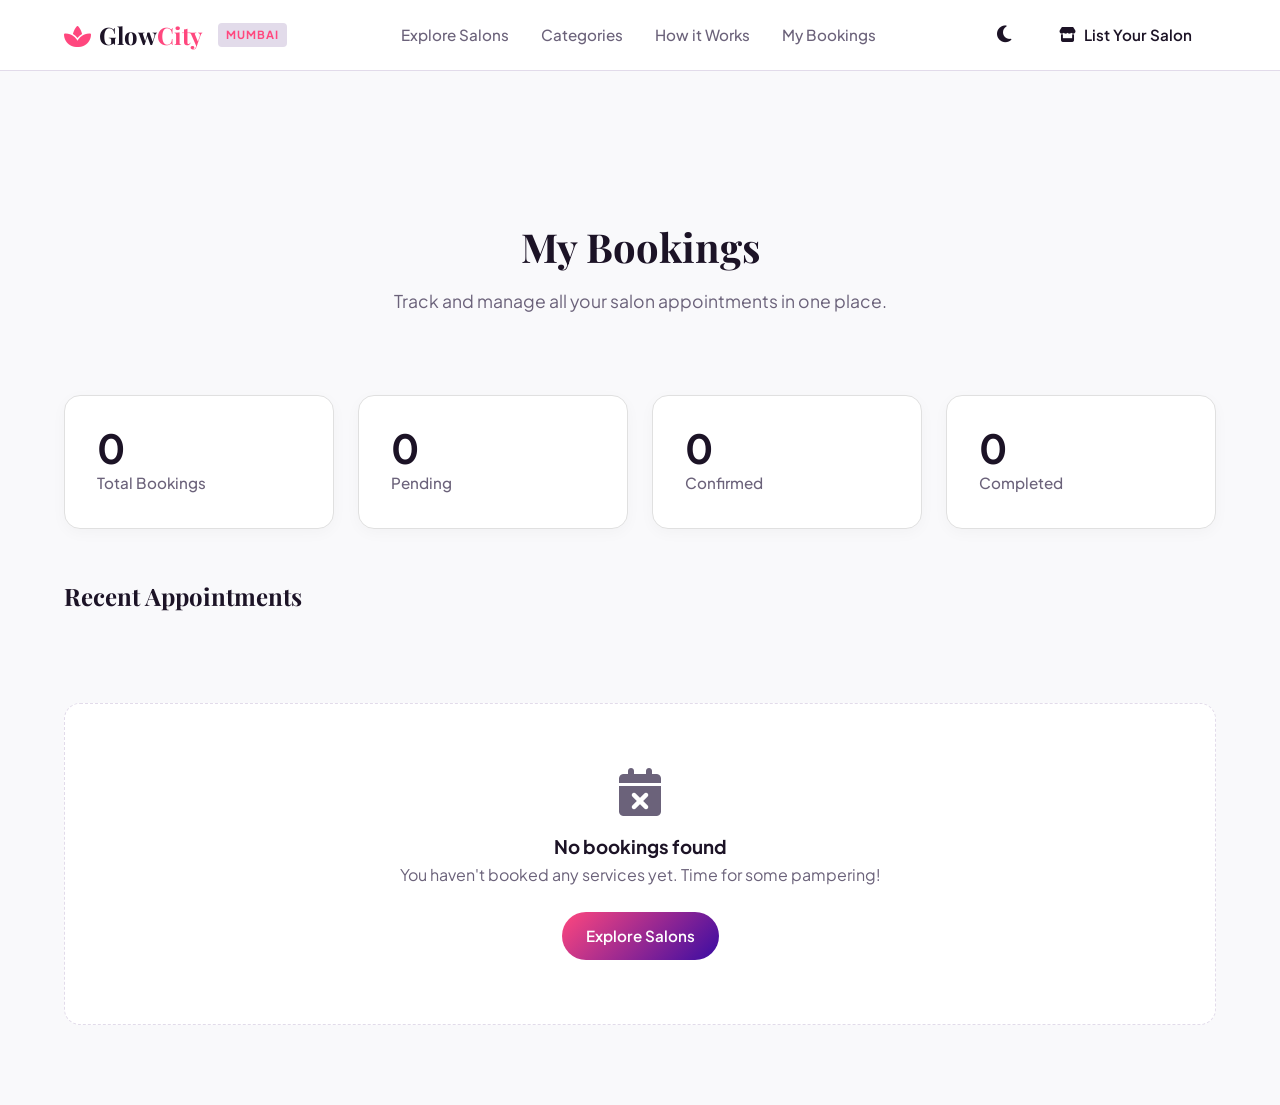
==== bookings.html @ b407e211 "Finalizing dark mode and layout fixes" ====
<!DOCTYPE html>
<html lang="en">
<head>
<meta charset="UTF-8">
<meta name="viewport" content="width=device-width, initial-scale=1.0">
<title>My Bookings — GlowCity Mumbai</title>
<link rel="preconnect" href="https://fonts.googleapis.com">
<link href="https://fonts.googleapis.com/css2?family=Plus+Jakarta+Sans:wght@400;500;600;700;800&family=Playfair+Display:wght@600;700&display=swap" rel="stylesheet">
<link rel="stylesheet" href="https://cdn.jsdelivr.net/npm/@fortawesome/fontawesome-free@6.5.1/css/all.min.css">
<link rel="stylesheet" href="css/style.css">

<style>
  /* Page Header */
  .dashboard-header { text-align: center; padding: 4rem 1rem 2rem; }
  .dashboard-header h1 { font-family: 'Playfair Display', serif; font-size: 2.5rem; margin-bottom: 0.5rem; color: var(--ink); }
  .dashboard-header p { color: var(--muted); font-size: 1.1rem; margin-bottom: 3rem; }

  /* Horizontal Grid for Stats */
  .stats-container { display: grid; grid-template-columns: repeat(auto-fit, minmax(200px, 1fr)); gap: 1.5rem; margin-bottom: 3rem; }
  .stat-box { background: var(--surface); padding: 2rem; border-radius: var(--radius); border: 1px solid var(--line); box-shadow: 0 4px 15px rgba(0,0,0,0.03); }
  .stat-box h2 { font-size: 2.5rem; color: var(--ink); margin-bottom: 0.2rem; line-height: 1; }
  .stat-box p { color: var(--muted); font-size: 0.95rem; font-weight: 500; margin: 0; }

  /* Wide Cards for Bookings */
  .booking-list { display: flex; flex-direction: column; gap: 1.5rem; margin-bottom: 4rem; }
  .booking-item { background: var(--surface); border: 1px solid var(--line); border-radius: var(--radius); padding: 1.5rem; display: flex; align-items: center; gap: 1.5rem; box-shadow: 0 4px 15px rgba(0,0,0,0.03); }
  .booking-icon { width: 60px; height: 60px; background: rgba(255, 71, 126, 0.1); color: var(--rose); border-radius: 12px; display: grid; place-items: center; font-size: 1.5rem; flex-shrink: 0; }
  .booking-info { flex: 1; }
  .booking-info h3 { font-size: 1.2rem; margin-bottom: 0.5rem; color: var(--ink); }
  .booking-meta { display: flex; flex-wrap: wrap; gap: 1.5rem; color: var(--muted); font-size: 0.85rem; }
  .booking-meta span { display: flex; align-items: center; gap: 0.4rem; }
  .badge-status { background: rgba(255, 71, 126, 0.1); color: var(--rose); padding: 0.5rem 1rem; border-radius: 999px; font-weight: 700; font-size: 0.85rem; text-transform: uppercase; }

  /* Empty State */
  .empty-state { text-align: center; padding: 4rem 1rem; background: var(--surface); border-radius: var(--radius); border: 1px dashed var(--line); }
  .empty-state i { font-size: 3rem; color: var(--muted); margin-bottom: 1rem; }

  /* In-Page Modal Styles */
  .custom-modal { position: fixed; inset: 0; background: rgba(0,0,0,0.7); display: flex; align-items: center; justify-content: center; z-index: 9999; opacity: 1; transition: 0.2s; backdrop-filter: blur(4px); }
  .modal-card { background: var(--surface); padding: 2.5rem; border-radius: var(--radius); text-align: center; max-width: 400px; width: 90%; border: 1px solid var(--line); box-shadow: 0 10px 40px rgba(0,0,0,0.2); }
  .modal-icon { width: 60px; height: 60px; border-radius: 50%; display: grid; place-items: center; font-size: 1.8rem; margin: 0 auto 1.5rem; color: var(--rose); background: rgba(255, 71, 126, 0.1); }
  .modal-card h3 { font-family: 'Playfair Display', serif; font-size: 1.5rem; margin-bottom: 0.5rem; color: var(--ink); }
  .modal-card p { color: var(--muted); font-size: 0.95rem; margin-bottom: 2rem; }
  .modal-actions { display: flex; gap: 1rem; justify-content: center; }
  .modal-actions button { flex: 1; padding: 0.8rem; border-radius: 999px; font-weight: 600; cursor: pointer; transition: 0.2s; }
  .btn-danger { background: var(--rose); color: white; border: none; }
  .btn-danger:hover { background: #d81b60; }

  /* ==============================================
     BULLETPROOF DARK MODE
     ============================================== */
  body.dark-mode .dashboard-header h1, 
  body.dark-mode .empty-state h3 { color: #ffffff !important; }
  body.dark-mode .stat-box,
  body.dark-mode .booking-item,
  body.dark-mode .empty-state,
  body.dark-mode .modal-card { background-color: #1e1e1e !important; border-color: #333333 !important; }
  body.dark-mode .stat-box h2,
  body.dark-mode .booking-info h3,
  body.dark-mode .list-header h2,
  body.dark-mode .modal-card h3 { color: #ffffff !important; }
  body.dark-mode .stat-box p,
  body.dark-mode .booking-meta,
  body.dark-mode .modal-card p { color: #a0a0a0 !important; }
  body.dark-mode .btn-outline { color: #ffffff; border-color: #555; }
</style>
<script>
  // 1. Instantly add the dark class to the <html> tag before the body exists
  if (localStorage.getItem('glowcity_theme') === 'dark') {
    document.documentElement.classList.add('dark-mode');
  }
</script>
<style>
  /* 2. Force the background instantly and completely disable the fade animation on initial load */
  html.dark-mode, html.dark-mode body {
    background-color: #121212 !important;
    color: #f5f5f5 !important;
    transition: none !important; 
  }
</style>
</head>
<body>
<header class="site-header" id="top">
  <div class="container header-inner">
    <a href="index.html" class="brand">
      <span class="brand-icon"><i class="fas fa-spa"></i></span>
      <span class="brand-text">Glow<span>City</span></span>
      <span class="brand-city">Mumbai</span>
    </a>
    <nav class="main-nav">
      <a href="index.html#salons">Explore Salons</a>
      <a href="index.html#categories">Categories</a>
      <a href="index.html#how">How it Works</a>
      <a href="bookings.html">My Bookings</a>
    </nav>
    <div class="header-actions">
      <button id="darkModeToggle" class="btn btn-ghost" style="font-size: 1.2rem; padding: 0.5rem;"><i class="fas fa-moon"></i></button>
      <a href="list-salon.html" class="btn btn-ghost"><i class="fas fa-store"></i> List Your Salon</a>
    </div>
  </div>
</header>

<main class="section bg-light" style="min-height: 80vh;">
  <div class="container dashboard-container">
    
    <div class="dashboard-header">
      <h1>My Bookings</h1>
      <p>Track and manage all your salon appointments in one place.</p>
    </div>

    <div class="stats-container">
      <div class="stat-box"><h2 id="statTotal">0</h2><p>Total Bookings</p></div>
      <div class="stat-box"><h2 id="statPending">0</h2><p>Pending</p></div>
      <div class="stat-box"><h2 id="statConfirmed">0</h2><p>Confirmed</p></div>
      <div class="stat-box"><h2 id="statCompleted">0</h2><p>Completed</p></div>
    </div>

    <div class="list-header" style="display: flex; justify-content: space-between; align-items: center; margin-bottom: 1.5rem;">
      <h2 style="font-family: 'Playfair Display', serif; font-size: 1.5rem; color: var(--ink);">Recent Appointments</h2>
      <button id="clearHistoryBtn" onclick="requestClearHistory()" class="btn btn-outline" style="border-color: #ff477e; color: #ff477e; font-size: 0.85rem; padding: 0.4rem 1rem; display: none;">
        <i class="fas fa-trash-can"></i> Clear History
      </button>
    </div>

    <div class="booking-list" id="bookingsList"></div>

    <div class="empty-state" id="emptyBookings" hidden>
      <i class="fas fa-calendar-xmark"></i>
      <h3>No bookings found</h3>
      <p style="color: var(--muted); margin-bottom: 1.5rem;">You haven't booked any services yet. Time for some pampering!</p>
      <a href="index.html#salons" class="btn btn-primary">Explore Salons</a>
    </div>

  </div>
</main>

<div class="custom-modal" id="cancelModal" style="display: none;">
  <div class="modal-card">
    <div class="modal-icon"><i class="fas fa-triangle-exclamation"></i></div>
    <h3>Cancel Appointment?</h3>
    <p>Are you sure you want to cancel this booking? The salon will be notified.</p>
    <div class="modal-actions">
      <button class="btn-outline" onclick="closeModal('cancelModal')" style="background:transparent; border: 1px solid var(--line);">No, Keep It</button>
      <button class="btn-danger" id="confirmCancelBtn">Yes, Cancel It</button>
    </div>
  </div>
</div>

<div class="custom-modal" id="clearModal" style="display: none;">
  <div class="modal-card">
    <div class="modal-icon"><i class="fas fa-trash-can"></i></div>
    <h3>Clear History?</h3>
    <p>Are you sure you want to delete all your past bookings? This action cannot be undone.</p>
    <div class="modal-actions">
      <button class="btn-outline" onclick="closeModal('clearModal')" style="background:transparent; border: 1px solid var(--line);">Cancel</button>
      <button class="btn-danger" id="confirmClearBtn">Yes, Delete All</button>
    </div>
  </div>
</div>

<script src="js/data.js"></script>
<script src="js/bookings.js"></script>
</body>
</html>
---- css/style.css ----
/* ============ BASE STYLES & VARIABLES ============ */
:root {
  --bg: #ffffff;
  --surface: #ffffff;
  --ink: #1c1326;
  --muted: #6b627a;
  --line: #e2dbea;
  --rose: #ff477e;
  --rose-dark: #d81b60;
  --plum: #3a0ca3;
  --plum-2: #4cc9f0;
  --gold: #f5b700;
  --radius: 16px;
  --radius-sm: 8px;
  --shadow: 0 10px 30px rgba(58,12,163,0.08);
  --grad: linear-gradient(135deg, var(--rose), var(--plum));
}

* { margin: 0; padding: 0; box-sizing: border-box; }

body {
  font-family: 'Plus Jakarta Sans', sans-serif;
  color: var(--ink);
  background-color: var(--bg);
  line-height: 1.6;
  transition: background-color 0.3s ease, color 0.3s ease;
}

a { text-decoration: none; color: inherit; }
button { font-family: inherit; border: none; background: none; cursor: pointer; }
.container { max-width: 1200px; margin: 0 auto; padding: 0 1.5rem; }

/* ============ BUTTONS & BADGES ============ */
.btn {
  display: inline-flex; align-items: center; gap: 0.5rem;
  padding: 0.75rem 1.5rem; border-radius: 999px; font-weight: 600;
  font-size: 0.95rem; transition: 0.2s;
}
.btn-primary { background: var(--grad); color: white; }
.btn-primary:hover { box-shadow: 0 4px 15px rgba(255, 71, 126, 0.3); transform: translateY(-2px); }
.btn-outline { border: 1px solid var(--line); color: var(--ink); }
.btn-outline:hover { border-color: var(--rose); color: var(--rose); }
.btn-ghost { color: var(--ink); }
.btn-ghost:hover { color: var(--rose); }
.btn-light { background: white; color: var(--plum); }

.badge {
  padding: 0.25rem 0.6rem; border-radius: 4px; font-size: 0.75rem; font-weight: 700; text-transform: uppercase;
}
.badge-featured { background: var(--gold); color: #fff; }
.badge-verified { background: #1a8f4a; color: #fff; }

/* ============ HEADER ============ */
.site-header {
  position: sticky; top: 0; background: var(--surface); z-index: 100;
  border-bottom: 1px solid var(--line);
}
.header-inner { display: flex; align-items: center; justify-content: space-between; height: 70px; }
.brand { display: flex; align-items: center; gap: 0.5rem; font-family: 'Playfair Display', serif; font-size: 1.5rem; font-weight: 700; }
.brand-icon { color: var(--rose); }
.brand span { color: var(--rose); }
.brand-city { font-family: 'Plus Jakarta Sans', sans-serif; font-size: 0.7rem; background: var(--line); padding: 0.2rem 0.5rem; border-radius: 4px; letter-spacing: 1px; text-transform: uppercase; margin-left: 0.5rem; }
.main-nav { display: flex; gap: 2rem; font-weight: 500; font-size: 0.95rem; }
.main-nav a:hover { color: var(--rose); }
.header-actions { display: flex; align-items: center; gap: 1rem; }
.nav-toggle { display: none; font-size: 1.5rem; color: var(--ink); }
.mobile-nav { display: none; flex-direction: column; background: var(--surface); padding: 1rem; border-bottom: 1px solid var(--line); position: absolute; width: 100%; top: 70px; left: 0; box-shadow: var(--shadow); }
.mobile-nav.open { display: flex; }
.mobile-nav a { padding: 1rem; border-bottom: 1px solid var(--line); font-weight: 600; }

/* ============ HERO ============ */
/* ============ HERO ============ */
.hero { 
  position: relative; 
  padding: 6rem 0; 
  text-align: center; 
  /* Your new custom background image */
  background: url('https://images.unsplash.com/photo-1633681926022-84c23e8cb2d6?w=1400&q=80') center/cover no-repeat; 
  overflow: hidden; 
  color: #ffffff; 
}

.hero-overlay { 
  position: absolute; 
  inset: 0; 
  /* The exact purple & pink gradient overlay */
  background: linear-gradient(135deg, rgba(255, 71, 126, 0.85), rgba(58, 12, 163, 0.9)); 
}

.hero-content { position: relative; z-index: 2; max-width: 800px; margin: 0 auto; }
.hero-badge { display: inline-block; background: rgba(255,255,255,0.2); color: #ffffff; padding: 0.4rem 1rem; border-radius: 999px; font-size: 0.85rem; font-weight: 700; margin-bottom: 1.5rem; border: 1px solid rgba(255,255,255,0.4); }
.hero-title { font-family: 'Playfair Display', serif; font-size: clamp(2.5rem, 5vw, 4rem); line-height: 1.1; margin-bottom: 1.5rem; text-shadow: 0 2px 10px rgba(0,0,0,0.1); }
.hero-title .accent { color: #ffd166; } /* Swapped to a soft gold to pop against purple */
.hero-sub { font-size: 1.1rem; color: rgba(255, 255, 255, 0.9); margin-bottom: 2.5rem; }

/* Search Bar */
.search-bar {
  display: flex; background: var(--bg); border: 1px solid var(--line); padding: 0.5rem; border-radius: 999px;
  box-shadow: var(--shadow); margin-bottom: 3rem; align-items: center; color: var(--ink);
}
.search-field { display: flex; align-items: center; flex: 1; padding: 0 1rem; gap: 0.5rem; border-right: 1px solid var(--line); }
.search-field i { color: var(--rose); }
.search-field input, .search-field select { width: 100%; border: none; outline: none; background: transparent; font-family: inherit; font-size: 0.95rem; color: var(--ink); }
.search-btn { border-radius: 999px; padding: 0.8rem 2rem; }
.search-area { flex: 0.6; }

.hero-stats { display: flex; justify-content: center; gap: 3rem; flex-wrap: wrap; }
.hero-stats div { display: flex; flex-direction: column; align-items: center; }
.hero-stats strong { font-size: 1.5rem; font-family: 'Playfair Display', serif; }
.hero-stats span { font-size: 0.85rem; color: rgba(255, 255, 255, 0.8); }

/* ============ SECTIONS & GRIDS ============ */
.section { padding: 5rem 0; }
.section-alt { background: #faf8fc; }
.section-head { text-align: center; margin-bottom: 3rem; }
.section-head h2 { font-family: 'Playfair Display', serif; font-size: 2.2rem; margin-bottom: 0.5rem; }
.section-head p { color: var(--muted); font-size: 1.1rem; }

/* Categories */
.category-grid { display: grid; grid-template-columns: repeat(auto-fit, minmax(150px, 1fr)); gap: 1rem; }
.category-card { background: var(--surface); border: 1px solid var(--line); padding: 2rem 1rem; border-radius: var(--radius); display: flex; flex-direction: column; align-items: center; gap: 1rem; transition: 0.2s; box-shadow: 0 4px 10px rgba(0,0,0,0.02); }
.category-card:hover { border-color: var(--rose); transform: translateY(-5px); color: var(--rose); }
.category-card i { font-size: 2rem; color: var(--rose); }
.category-card span { font-weight: 600; font-size: 0.95rem; }

/* Filter Bar */
.filter-bar { display: flex; gap: 0.5rem; overflow-x: auto; padding-bottom: 1rem; margin-bottom: 2rem; align-items: center; }
.filter-bar::-webkit-scrollbar { display: none; }
.chip { padding: 0.5rem 1.2rem; border-radius: 999px; background: var(--surface); border: 1px solid var(--line); font-size: 0.9rem; font-weight: 600; white-space: nowrap; transition: 0.2s; color: var(--ink); }
.chip:hover { border-color: var(--rose); }
.chip.active { background: var(--ink); color: #fff; border-color: var(--ink); }
.chip i { margin-right: 0.4rem; }
.chip[data-filter="favorites"] i { color: var(--rose); }
.sort-wrap { margin-left: auto; display: flex; align-items: center; gap: 0.5rem; font-size: 0.9rem; font-weight: 600; }
.sort-wrap select { border: none; background: transparent; font-family: inherit; font-weight: inherit; outline: none; cursor: pointer; color: var(--ink); }

/* Salon Cards */
.salon-grid { display: grid; grid-template-columns: repeat(auto-fill, minmax(320px, 1fr)); gap: 2rem; }
.salon-card { background: var(--surface); border: 1px solid var(--line); border-radius: var(--radius); overflow: hidden; transition: 0.3s; box-shadow: 0 4px 15px rgba(0,0,0,0.03); display: flex; flex-direction: column; }
.salon-card:hover { box-shadow: var(--shadow); transform: translateY(-5px); }
.salon-media { position: relative; height: 200px; }
.salon-media img { width: 100%; height: 100%; object-fit: cover; }
.salon-badges { position: absolute; top: 1rem; left: 1rem; display: flex; gap: 0.5rem; }
.salon-fav { position: absolute; top: 1rem; right: 1rem; background: #fff; width: 36px; height: 36px; border-radius: 50%; display: grid; place-items: center; color: var(--rose); font-size: 1.1rem; box-shadow: 0 2px 10px rgba(0,0,0,0.1); }
.salon-cat { position: absolute; bottom: -1rem; right: 1rem; background: var(--ink); color: #fff; padding: 0.3rem 0.8rem; border-radius: 999px; font-size: 0.75rem; font-weight: 700; z-index: 2; }
.salon-body { padding: 1.5rem; flex: 1; display: flex; flex-direction: column; }
.salon-name { font-family: 'Playfair Display', serif; font-size: 1.3rem; margin-bottom: 0.3rem; }
.salon-loc { color: var(--muted); font-size: 0.85rem; margin-bottom: 1rem; }
.salon-meta { display: flex; justify-content: space-between; align-items: center; padding-bottom: 1rem; border-bottom: 1px solid var(--line); margin-bottom: 1rem; }
.salon-rating { color: var(--gold); font-weight: 700; font-size: 0.95rem; }
.salon-price { font-weight: 700; color: #1a8f4a; }
.salon-services { display: flex; flex-wrap: wrap; gap: 0.4rem; margin-bottom: 1.5rem; }
.salon-services span { font-size: 0.75rem; background: var(--line); padding: 0.2rem 0.6rem; border-radius: 4px; color: var(--ink); }
.salon-foot { margin-top: auto; display: grid; grid-template-columns: 1fr 1fr; gap: 0.5rem; }

.empty-state { text-align: center; padding: 4rem 1rem; color: var(--muted); grid-column: 1 / -1; }
.empty-state i { font-size: 3rem; margin-bottom: 1rem; color: var(--line); }

/* How it Works */
.steps-grid { display: grid; grid-template-columns: repeat(auto-fit, minmax(250px, 1fr)); gap: 2rem; counter-reset: steps; }
.step-card { background: var(--surface); padding: 2.5rem 2rem; border-radius: var(--radius); text-align: center; border: 1px solid var(--line); position: relative; }
.step-num { position: absolute; top: -15px; left: 50%; transform: translateX(-50%); width: 30px; height: 30px; background: var(--ink); color: #fff; border-radius: 50%; display: grid; place-items: center; font-weight: 700; }
.step-card i { font-size: 2.5rem; color: var(--rose); margin-bottom: 1rem; }
.step-card h3 { font-family: 'Playfair Display', serif; font-size: 1.3rem; margin-bottom: 0.5rem; }
.step-card p { color: var(--muted); font-size: 0.95rem; }

/* AI Concierge */
.section-ai { background: linear-gradient(135deg, #1c1326, #3a0ca3); color: #fff; padding: 6rem 0; }
.ai-inner { display: grid; grid-template-columns: 1fr 1fr; gap: 4rem; align-items: center; }
.ai-tag { display: inline-block; background: rgba(255,255,255,0.1); padding: 0.4rem 1rem; border-radius: 999px; font-size: 0.85rem; font-weight: 700; margin-bottom: 1rem; color: var(--plum-2); }
.ai-copy h2 { font-family: 'Playfair Display', serif; font-size: 2.5rem; margin-bottom: 1rem; }
.ai-copy p { font-size: 1.1rem; color: rgba(255,255,255,0.8); }
.ai-box { background: var(--surface); padding: 2rem; border-radius: var(--radius); color: var(--ink); box-shadow: var(--shadow); }
.ai-chips { display: flex; flex-wrap: wrap; gap: 0.5rem; margin-bottom: 1.5rem; }
.ai-chips button { background: var(--line); padding: 0.4rem 0.8rem; border-radius: 999px; font-size: 0.8rem; font-weight: 600; color: var(--ink); transition: 0.2s; }
.ai-chips button:hover { background: var(--rose); color: #fff; }
.ai-inputline { display: flex; gap: 0.5rem; margin-bottom: 1.5rem; }
.ai-inputline input { flex: 1; padding: 1rem; border: 1px solid var(--line); border-radius: var(--radius-sm); font-family: inherit; font-size: 1rem; outline: none; background: var(--bg); color: var(--ink); }
.ai-inputline input:focus { border-color: var(--rose); }
.ai-inputline button { padding: 0 1.5rem; border-radius: var(--radius-sm); }
.ai-result { background: #f8f9fa; border: 1px solid var(--line); border-radius: var(--radius-sm); padding: 1rem; }
.ai-result h4 { color: var(--plum); margin-bottom: 1rem; font-size: 0.95rem; }
.ai-rec { display: flex; gap: 1rem; align-items: center; padding: 0.8rem 0; border-bottom: 1px solid var(--line); }
.ai-rec:last-child { border: none; padding-bottom: 0; }
.ai-rec img { width: 50px; height: 50px; border-radius: 8px; object-fit: cover; }
.ai-rec-info { flex: 1; display: flex; flex-direction: column; }
.ai-rec-info strong { font-size: 0.95rem; }
.ai-rec-info small { color: var(--muted); font-size: 0.8rem; }
.ai-rec a { font-size: 0.85rem; font-weight: 700; color: var(--rose); }

/* CTA Band & Footer */
.cta-band { background: var(--grad); padding: 4rem 0; color: #fff; text-align: center; }
.cta-inner { display: flex; flex-wrap: wrap; justify-content: space-between; align-items: center; gap: 2rem; }
.cta-inner h2 { font-family: 'Playfair Display', serif; font-size: 2rem; margin-bottom: 0.5rem; }
.site-footer { background: var(--surface); padding-top: 4rem; border-top: 1px solid var(--line); }
.footer-grid { display: grid; grid-template-columns: 2fr 1fr 1fr 1fr; gap: 3rem; margin-bottom: 3rem; }
.footer-brand p { color: var(--muted); margin: 1rem 0; font-size: 0.95rem; }
.socials { display: flex; gap: 1rem; }
.socials a { width: 36px; height: 36px; background: var(--line); display: grid; place-items: center; border-radius: 50%; color: var(--ink); transition: 0.2s; }
.socials a:hover { background: var(--rose); color: #fff; }
.footer-col h4 { font-size: 1.1rem; margin-bottom: 1.2rem; }
.footer-col a { display: block; color: var(--muted); margin-bottom: 0.8rem; font-size: 0.95rem; transition: 0.2s; }
.footer-col a:hover { color: var(--rose); transform: translateX(5px); }
.footer-bottom { padding: 1.5rem 0; border-top: 1px solid var(--line); text-align: center; color: var(--muted); font-size: 0.85rem; }

.back-to-top { position: fixed; bottom: 2rem; right: 2rem; width: 45px; height: 45px; background: var(--ink); color: #fff; border-radius: 50%; display: grid; place-items: center; z-index: 99; opacity: 0; pointer-events: none; transition: 0.3s; transform: translateY(20px); }
.back-to-top.show { opacity: 1; pointer-events: auto; transform: translateY(0); }

/* Responsive */
@media (max-width: 900px) {
  .search-bar { flex-direction: column; border-radius: var(--radius); padding: 1rem; gap: 1rem; }
  .search-field { border-right: none; border-bottom: 1px solid var(--line); padding-bottom: 1rem; width: 100%; }
  .search-btn { width: 100%; }
  .ai-inner { grid-template-columns: 1fr; }
  .footer-grid { grid-template-columns: 1fr 1fr; }
}
@media (max-width: 768px) {
  .main-nav { display: none; }
  .nav-toggle { display: block; }
  .header-actions .btn-ghost:not(#darkModeToggle) { display: none; }
  .footer-grid { grid-template-columns: 1fr; }
}

/* ============ DARK MODE THEME ============ */
body.dark-mode {
  --bg: #121212;
  --surface: #1e1e1e;
  --ink: #f5f5f5;
  --muted: #a0a0a0;
  --line: #333333;
  background-color: var(--bg);
  color: var(--ink);
}

body.dark-mode .detail-card,
body.dark-mode .booking-card,
body.dark-mode .salon-card,
body.dark-mode .modal-card,
body.dark-mode .step-card,
body.dark-mode .category-card {
  background-color: var(--surface);
  border-color: var(--line);
}

body.dark-mode .site-header {
  background-color: var(--bg);
  border-bottom: 1px solid var(--line);
}

body.dark-mode input,
body.dark-mode select,
body.dark-mode textarea {
  background-color: #2a2a2a;
  color: #fff;
  border-color: var(--line);
}

body.dark-mode .chip {
  background-color: #2a2a2a;
  color: #e0e0e0;
}

body.dark-mode .site-footer {
  background-color: #0d0d0d;
  border-top: 1px solid var(--line);
}

body.dark-mode .ai-result {
  background-color: #2a2a2a;
}

/* Keep search bar inputs transparent in dark mode */
body.dark-mode .search-bar input,
body.dark-mode .search-bar select {
  background-color: transparent;
}

/* Fix Category Cards text color in dark mode */
body.dark-mode .category-card {
  color: var(--ink);
}

body.dark-mode .category-card:hover {
  color: var(--rose); /* Keeps your awesome pink hover effect! */
}

/* Fix the bright white background on the alternating section */
body.dark-mode .section-alt {
  background-color: #161616; 
}

/* =========================================
   DARK MODE FIXES FOR NUMBERS & BOOKING CARDS
   ========================================= */

/* 1. Fix the step numbers in "How it Works" */
body.dark-mode .step-num {
  color: #121212 !important; /* Forces the number to be dark so it is visible on the light circle */
}

/* 2. Force all cards on the Bookings and Salon pages to turn dark */
body.dark-mode .stat-card,
body.dark-mode .booking-card,
body.dark-mode .detail-card,
body.dark-mode .form-card,
body.dark-mode .review-card,
body.dark-mode .modal-content {
  background-color: #1e1e1e !important;
  border-color: #333333 !important;
  color: #f5f5f5 !important;
}

/* 3. Ensure all headings and text inside those cards are clearly visible */
body.dark-mode .stat-card h3,
body.dark-mode .stat-card strong,
body.dark-mode .booking-card h3,
body.dark-mode .booking-card p,
body.dark-mode .detail-card h2,
body.dark-mode .detail-card h3 {
  color: #ffffff !important;
}

/* =========================================
   BULLETPROOF DARK MODE FOR ALL CARDS
   ========================================= */
body.dark-mode .stat-card,
body.dark-mode .booking-card,
body.dark-mode .booking-item,
body.dark-mode .dashboard-card,
body.dark-mode .detail-card,
body.dark-mode .salon-card {
  background-color: #1e1e1e !important;
  border-color: #333333 !important;
  color: #ffffff !important;
}

/* Force all text inside those cards to be white */
body.dark-mode .stat-card *,
body.dark-mode .booking-card *,
body.dark-mode .booking-item *,
body.dark-mode .dashboard-card * {
  color: #ffffff !important;
}

/* Fix the text color inside the circular numbers on the Homepage */
body.dark-mode .step-num {
  background-color: #f5f5f5 !important;
  color: #121212 !important;
}

/* Perfectly center text and icons inside salon card buttons */
.salon-foot .btn {
  justify-content: center;
  text-align: center;
  width: 100%; /* Ensures they fill their halves of the grid evenly */
}

/* =========================================
   BULLETPROOF LIGHT MODE TEXT COLORS
   ========================================= */
/* Forces all primary text back to dark purple/black when dark mode is OFF */
body:not(.dark-mode) .site-header a,
body:not(.dark-mode) .site-header .brand-text,
body:not(.dark-mode) .salon-name,
body:not(.dark-mode) .section-head h2,
body:not(.dark-mode) .category-card span,
body:not(.dark-mode) .stat-card h3,
body:not(.dark-mode) h1,
body:not(.dark-mode) h2,
body:not(.dark-mode) h3 {
  color: #1c1326 !important;
}

/* Forces secondary text and locations back to grey when dark mode is OFF */
body:not(.dark-mode) .salon-loc,
body:not(.dark-mode) .section-head p,
body:not(.dark-mode) .main-nav a,
body:not(.dark-mode) .stat-card p,
body:not(.dark-mode) .booking-meta {
  color: #6b627a !important;
}

/* Restores the pink hover effect for the header in light mode */
body:not(.dark-mode) .main-nav a:hover {
  color: #ff477e !important;
}
/* =========================================
   DARK MODE HOVER & SELECTION FIXES (CORRECTED)
   ========================================= */

/* 1. Category Cards on Homepage */
body.dark-mode .category-card span,
body.dark-mode .category-card i {
  color: #f5f5f5 !important;
}
body.dark-mode .category-card:hover span,
body.dark-mode .category-card:hover i {
  color: #ff477e !important;
}

/* 2. Services Offered (.svc-item) on Salon Page */
body.dark-mode .svc-item {
  color: #f5f5f5; /* Default white text */
}
body.dark-mode .svc-item:hover,
body.dark-mode .svc-item:hover i {
  color: #ff477e !important; /* Turns pink when hovered */
}

/* 3. Time Slots (.slot) on Booking Form */
body.dark-mode .slot {
  color: #f5f5f5;
}
body.dark-mode .slot:hover,
body.dark-mode .slot.active {
  color: #ff477e !important; /* Turns pink on hover or when selected */
  border-color: #ff477e !important;
}
/* =========================================
   LIGHT MODE FIX FOR SERVICES & TIME SLOTS
   ========================================= */
/* 1. Force text to be dark when Dark Mode is OFF */
body:not(.dark-mode) .svc-item,
body:not(.dark-mode) .slot,
body:not(.dark-mode) .amenity-list span {
  color: #1c1326 !important; 
}

/* 2. Keep the pink hover/active effects working in Light Mode */
body:not(.dark-mode) .svc-item:hover,
body:not(.dark-mode) .svc-item:hover i,
body:not(.dark-mode) .slot:hover,
body:not(.dark-mode) .slot.active {
  color: #ff477e !important;
  border-color: #ff477e !important;
}

/* =========================================
   LIGHT MODE BACKGROUND FIX
   ========================================= */
/* Forces hardcoded dark sections to become light when Dark Mode is OFF */
body:not(.dark-mode) .bg-dark,
body:not(.dark-mode) #categories {
  background-color: #f9f9fb !important; /* A clean, soft light grey */
}

/* =========================================
   LIGHT MODE FIX: BOOKINGS DASHBOARD
   ========================================= */
/* Force light background when dark mode is OFF */
body:not(.dark-mode) .section.bg-light,
body:not(.dark-mode) .dashboard-container {
  background-color: #f9f9fb !important;
}

/* Force stat cards to light background */
body:not(.dark-mode) .stat-box {
  background-color: #ffffff !important;
  border: 1px solid #e0e0e0 !important;
}

/* Force booking items to light background */
body:not(.dark-mode) .booking-item {
  background-color: #ffffff !important;
  border: 1px solid #e0e0e0 !important;
}

/* Force dark text for readability in Light Mode */
body:not(.dark-mode) .dashboard-header h1,
body:not(.dark-mode) .stat-box h2,
body:not(.dark-mode) .booking-info h3,
body:not(.dark-mode) .list-header h2 {
  color: #1c1326 !important;
}
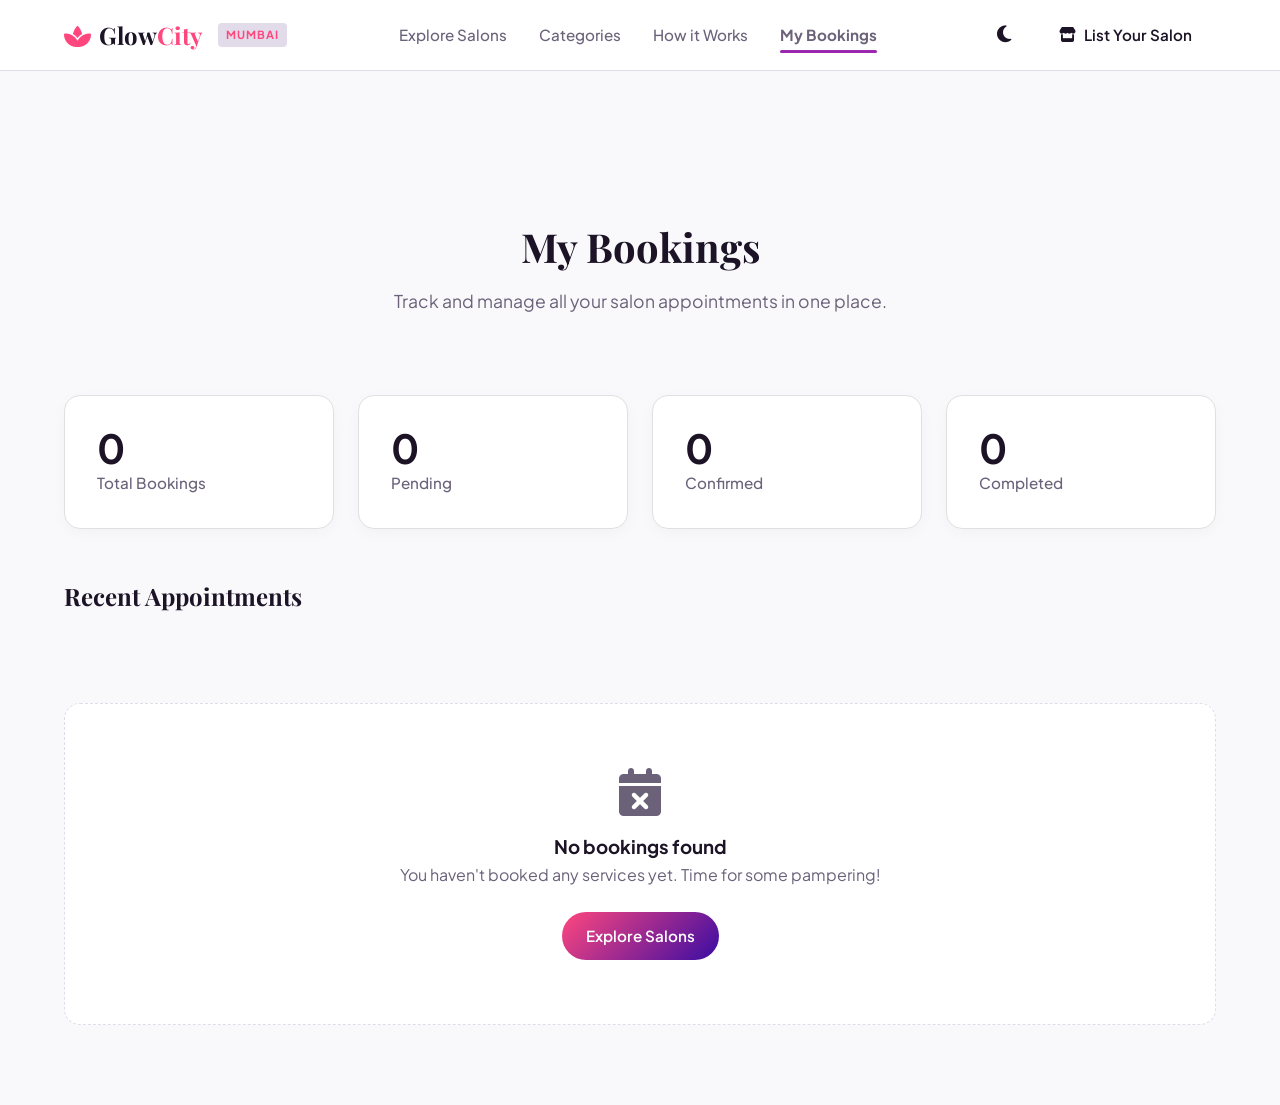
==== commit 173bdf43: "feat: final polish — prices, booking fixes, hero text, dark mode" ====
--- a/bookings.html
+++ b/bookings.html
@@ -91,7 +91,7 @@
       <a href="index.html#salons">Explore Salons</a>
       <a href="index.html#categories">Categories</a>
       <a href="index.html#how">How it Works</a>
-      <a href="bookings.html">My Bookings</a>
+      <a href="bookings.html" class="active-nav">My Bookings</a>
     </nav>
     <div class="header-actions">
       <button id="darkModeToggle" class="btn btn-ghost" style="font-size: 1.2rem; padding: 0.5rem;"><i class="fas fa-moon"></i></button>
--- a/css/style.css
+++ b/css/style.css
@@ -203,7 +203,7 @@
 .footer-col a:hover { color: var(--rose); transform: translateX(5px); }
 .footer-bottom { padding: 1.5rem 0; border-top: 1px solid var(--line); text-align: center; color: var(--muted); font-size: 0.85rem; }
 
-.back-to-top { position: fixed; bottom: 2rem; right: 2rem; width: 45px; height: 45px; background: var(--ink); color: #fff; border-radius: 50%; display: grid; place-items: center; z-index: 99; opacity: 0; pointer-events: none; transition: 0.3s; transform: translateY(20px); }
+.back-to-top { position: fixed; bottom: 5.5rem; right: 2rem; width: 45px; height: 45px; background: var(--ink); color: #fff; border-radius: 50%; display: grid; place-items: center; z-index: 99; opacity: 0; pointer-events: none; transition: 0.3s; transform: translateY(20px); }
 .back-to-top.show { opacity: 1; pointer-events: auto; transform: translateY(0); }
 
 /* Responsive */
@@ -364,11 +364,14 @@
 body:not(.dark-mode) .salon-name,
 body:not(.dark-mode) .section-head h2,
 body:not(.dark-mode) .category-card span,
-body:not(.dark-mode) .stat-card h3,
+body:not(.dark-mode) .stat-card h3 {
+  color: #1c1326 !important;
+}
+
 body:not(.dark-mode) h1,
 body:not(.dark-mode) h2,
 body:not(.dark-mode) h3 {
-  color: #1c1326 !important;
+  color: #1c1326;
 }
 
 /* Forces secondary text and locations back to grey when dark mode is OFF */
@@ -471,4 +474,108 @@
 body:not(.dark-mode) .booking-info h3,
 body:not(.dark-mode) .list-header h2 {
   color: #1c1326 !important;
+}
+
+/* Fix the Go Up arrow visibility in dark mode */
+body.dark-mode .back-to-top {
+  color: #121212 !important; /* Forces the arrow icon to be dark */
+}
+/* --- DARK MODE FIXES --- */
+body.dark-mode .salon-cat {
+    color: #121212 !important; /* Forces the text to stay dark */
+    font-weight: 700; /* Makes it slightly bolder so it pops */
+}
+
+/* --- DARK MODE FIXES FOR DROPDOWN MENUS --- */
+body.dark-mode select, 
+body.dark-mode option {
+    background-color: #1e1e1e !important;
+    color: #f5f5f5 !important;
+}
+
+/* Fix the search bar input text color in dark mode too just in case */
+body.dark-mode .search-field input {
+    color: #f5f5f5 !important;
+}
+
+body.dark-mode .search-field input::placeholder {
+    color: #888 !important;
+}
+
+/* --- GLOBAL ACTIVE NAVIGATION HIGHLIGHT --- */
+.main-nav a {
+  position: relative;
+  transition: color 0.3s ease;
+}
+
+.main-nav a::after {
+  content: '';
+  position: absolute;
+  bottom: -6px; 
+  left: 0;
+  width: 0; 
+  height: 3px;
+  background-color: #9c27b0; 
+  border-radius: 2px;
+  transition: width 0.3s ease; 
+}
+
+/* Active Highlight Classes */
+.main-nav a.active-nav,
+.header-actions a.active-nav {
+  color: #9c27b0 !important;
+  font-weight: 700;
+}
+
+.main-nav a.active-nav::after,
+.header-actions a.active-nav::after {
+  width: 100%; 
+}
+
+/* Dark Mode Adjustments */
+body.dark-mode .main-nav a.active-nav,
+body.dark-mode .header-actions a.active-nav {
+  color: var(--gold, #ffd700) !important;
+}
+
+body.dark-mode .main-nav a.active-nav::after,
+body.dark-mode .header-actions a.active-nav::after {
+  background-color: var(--gold, #ffd700); 
+}
+/* =========================================
+   HERO TEXT OVERRIDE — ALWAYS WHITE
+   ========================================= */
+
+/* This must come AFTER the h1/h2/h3 light mode rule */
+body:not(.dark-mode) .detail-hero h1,
+body:not(.dark-mode) .detail-hero h2,
+body:not(.dark-mode) .detail-hero h3,
+body:not(.dark-mode) .detail-hero-content h1,
+body:not(.dark-mode) .detail-hero-content h2,
+body:not(.dark-mode) .detail-hero-content h3,
+body:not(.dark-mode) .detail-hero-inner h1,
+body:not(.dark-mode) .detail-hero-inner h2,
+body:not(.dark-mode) .detail-hero-inner h3,
+body:not(.dark-mode) .detail-title {
+  color: #ffffff !important;
+  text-shadow: 
+    0 2px 4px rgba(0,0,0,1),
+    0 4px 20px rgba(0,0,0,0.9) !important;
+}
+
+body:not(.dark-mode) .detail-hero .breadcrumb,
+body:not(.dark-mode) .detail-hero .breadcrumb a,
+body:not(.dark-mode) .detail-hero .detail-tags span {
+  color: #ffffff !important;
+  text-shadow: 0 1px 4px rgba(0,0,0,0.9) !important;
+}
+
+/* Darker overlay so text is always readable */
+.detail-hero::after {
+  background: linear-gradient(
+    to top,
+    rgba(0,0,0,0.92) 0%,
+    rgba(0,0,0,0.60) 40%,
+    rgba(0,0,0,0.20) 100%
+  ) !important;
 }
